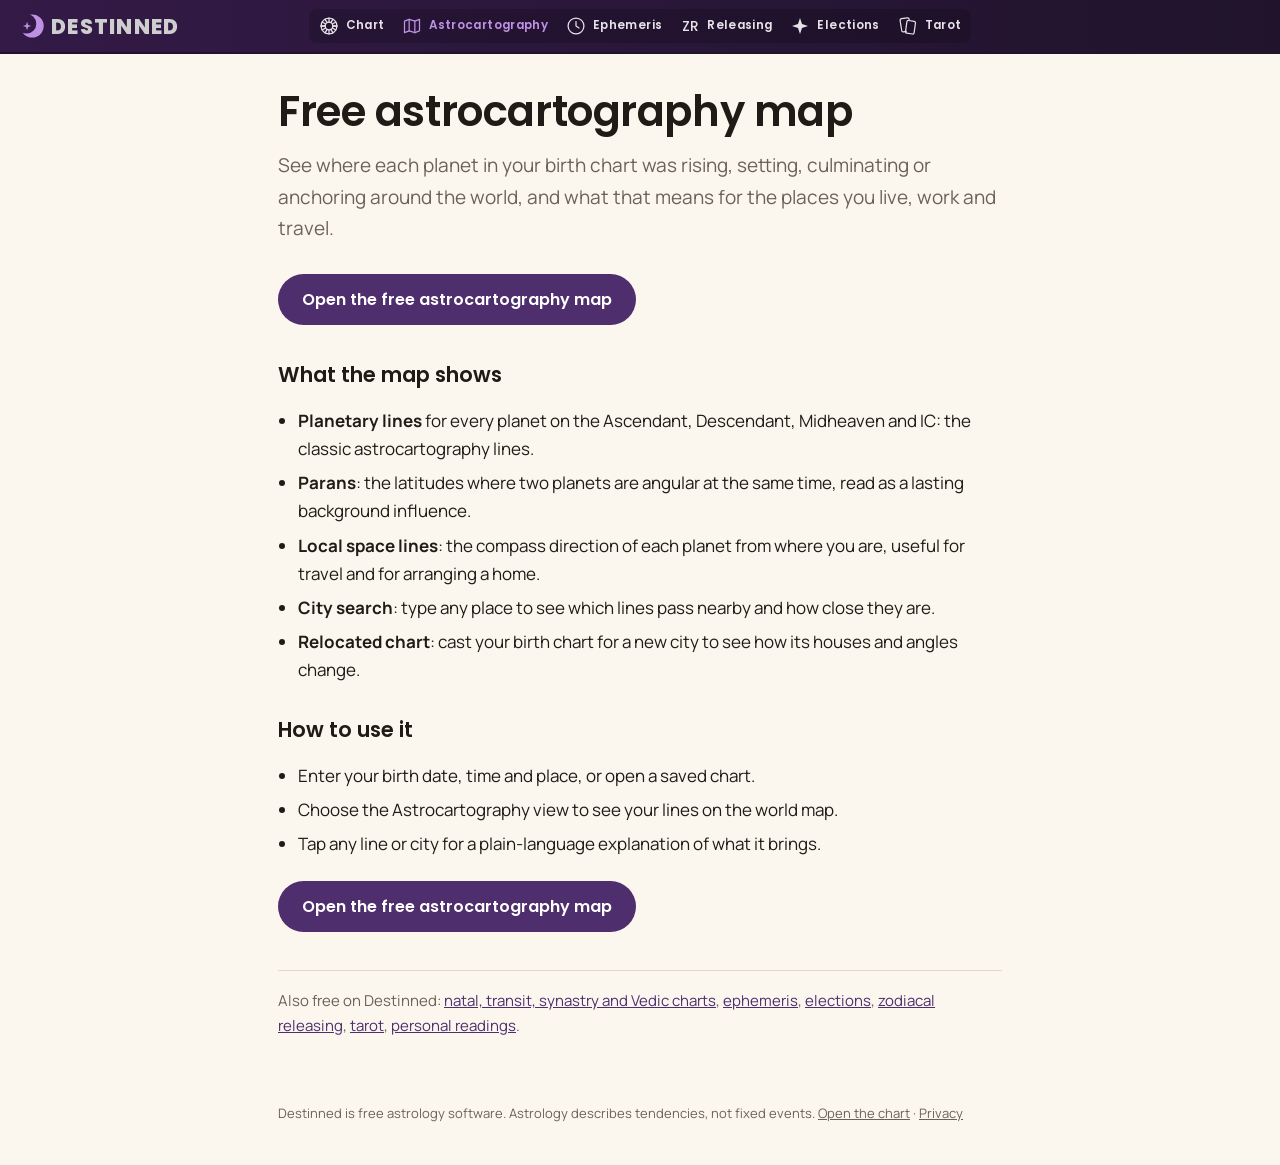
==== astrocartography/index.html @ d0760f9d "new" ====
<!doctype html><html lang="en"><head><meta charset="utf-8"><meta name="viewport" content="width=device-width,initial-scale=1">
<title>Free Astrocartography Map · Destinned</title><meta name="description" content="Free astrocartography map: see where your planetary lines, parans and local space lines fall around the world, and search any city."><meta name="robots" content="index,follow,max-image-preview:large"><link rel="canonical" href="https://destinned.com/astrocartography/">
<meta name="theme-color" content="#331a47"><link rel="icon" type="image/png" sizes="192x192" href="/icons/favicon-192.png"><link rel="apple-touch-icon" href="/icons/apple-touch-icon.png">
<meta property="og:type" content="website"><meta property="og:site_name" content="Destinned"><meta property="og:title" content="Free Astrocartography Map · Destinned"><meta property="og:description" content="Free astrocartography map: see where your planetary lines, parans and local space lines fall around the world, and search any city."><meta property="og:url" content="https://destinned.com/astrocartography/">
<meta property="og:image" content="https://destinned.com/og-image.png"><meta property="og:image:width" content="1200"><meta property="og:image:height" content="630"><meta name="twitter:card" content="summary_large_image">
<link rel="preload" href="/fonts/poppins-600.woff" as="font" type="font/woff" crossorigin><style>@import url(/fonts/fonts.css);
:root{--bg:#242525;--fg:#e6e3e8;--muted:#a5a7a8;--lav:#bf91e4;--card:#191a1a;--line:#333536}
@media (prefers-color-scheme:light){:root{--bg:#fbf7ee;--fg:#1f1b16;--muted:#6b6257;--lav:#4f2e6e;--card:#f3ede2;--line:#e2d9c8}}
*{box-sizing:border-box}html{background:var(--bg)}body{margin:0;background:var(--bg);color:var(--fg);font:400 17px/1.65 Manrope,system-ui,-apple-system,"Segoe UI",sans-serif}
header{background:linear-gradient(90deg,#331a47,#20132b);color:#e6e3e8}.bar{max-width:880px;margin:0 auto;padding:12px 18px;display:flex;align-items:center;gap:18px;flex-wrap:wrap}
.brand{display:flex;align-items:center;gap:8px;color:#e6e3e8;text-decoration:none;font:800 19px Poppins,system-ui,sans-serif;letter-spacing:.06em;text-transform:uppercase}.brand .moon{width:28px;height:26px;color:#bf91e4}
nav{display:flex;gap:4px 14px;flex-wrap:wrap;font:600 14px Poppins,system-ui,sans-serif}nav a{color:#d9cce6;text-decoration:none}nav a:hover,nav a[aria-current]{color:#bf91e4}
.top{display:grid;grid-template-columns:1fr auto 1fr;align-items:center;gap:12px;height:44px;padding:4px 16px;background:linear-gradient(90deg,#331a47,#20132b);border-bottom:2px solid #20132b;box-sizing:content-box}
.top .brand{display:flex;align-items:center;gap:5.2px;justify-self:start;color:#cdcecd;text-decoration:none;font:800 20.8px Poppins,system-ui,sans-serif;letter-spacing:1.248px;text-transform:uppercase;height:28px}
.top .brand svg{width:30px;height:28px;color:#bf91e4}
.top .seg{display:flex;gap:2px;padding:2px;background:rgba(0,0,0,.18);border-radius:8px}
.top .vbtn{display:flex;align-items:center;gap:7px;padding:5px 8px;border-radius:6px;color:#e6e3e8;text-decoration:none;font:600 11.84px/17.76px Poppins,system-ui,sans-serif;letter-spacing:.3552px}
.top .vbtn:hover,.top .vbtn[aria-current]{color:#bf91e4}
.top .vico{width:20px;height:20px;fill:none;stroke:currentColor;stroke-width:1.5;stroke-linecap:round;stroke-linejoin:round}
.top .vico .elstar{fill:currentColor;stroke:none}
.top .vzr{font:400 14px/20px Poppins,system-ui,sans-serif;width:20px;text-align:center;letter-spacing:-.02em}
@media (max-width:900px){.top .vlbl{display:none}.top .vbtn{padding:5px 7px}}
@media (max-width:520px){.top{grid-template-columns:auto 1fr;padding:4px 10px}.top .bw{display:none}.top .tsp{display:none}.top .seg{justify-self:end}}
main{max-width:760px;margin:0 auto;padding:34px 18px 40px}h1{font:600 clamp(30px,5vw,42px)/1.15 Poppins,system-ui,sans-serif;margin:0 0 14px;letter-spacing:-.01em}
h2{font:600 21px Poppins,system-ui,sans-serif;margin:30px 0 8px}.lede{font-size:19px;color:var(--muted);margin:0 0 24px}
ul{padding-left:20px}li{margin:6px 0}b{font-weight:700}
.cta{display:inline-block;margin:6px 0 4px;padding:13px 24px;border-radius:999px;background:var(--lav);color:#1f1b16;font:600 16px Poppins,system-ui,sans-serif;text-decoration:none}
@media (prefers-color-scheme:light){.cta{color:#fff}}.cta:hover{filter:brightness(.92)}
.offers{display:grid;gap:12px;margin:8px 0 18px}.offer{background:var(--card);border-radius:14px;padding:16px 18px}.offer h3{margin:0 0 4px;font:600 17px Poppins,system-ui,sans-serif;display:flex;justify-content:space-between;gap:10px}.offer p{margin:0;color:var(--muted)}
.more{margin-top:34px;padding-top:18px;border-top:1px solid var(--line);font-size:15px;color:var(--muted)}.more a{color:var(--lav)}
footer{max-width:760px;margin:0 auto;padding:10px 18px 40px;font-size:13px;color:var(--muted)}footer a{color:inherit}</style><script type="application/ld+json">{"@context": "https://schema.org", "@graph": [{"@type": "WebPage", "@id": "https://destinned.com/astrocartography/#page", "url": "https://destinned.com/astrocartography/", "name": "Free Astrocartography Map · Destinned", "description": "Free astrocartography map: see where your planetary lines, parans and local space lines fall around the world, and search any city.", "isPartOf": {"@id": "https://destinned.com/#website"}, "inLanguage": "en"}, {"@type": "BreadcrumbList", "itemListElement": [{"@type": "ListItem", "position": 1, "name": "Destinned", "item": "https://destinned.com/"}, {"@type": "ListItem", "position": 2, "name": "Astrocartography", "item": "https://destinned.com/astrocartography/"}]}, {"@type": "WebApplication", "name": "Free astrocartography map", "url": "https://destinned.com/astrocartography/", "applicationCategory": "LifestyleApplication", "operatingSystem": "Any (web browser)", "isAccessibleForFree": true, "offers": {"@type": "Offer", "price": "0", "priceCurrency": "USD"}}]}</script></head><body><header class="top"><a class="brand" href="/" aria-label="Destinned home"><svg viewBox="0 0 26 24" aria-hidden="true" ><defs><mask id="moonmask"><rect width="26" height="24" fill="#fff"/><circle cx="9" cy="10" r="8.6" fill="#000"/></mask></defs><circle cx="14" cy="12" r="10" fill="currentColor" mask="url(#moonmask)"/><path d="M9.6 8.4 L10.5 11.1 L13.2 12 L10.5 12.9 L9.6 15.6 L8.7 12.9 L6 12 L8.7 11.1 Z" fill="currentColor"/></svg><span class="bw">Destinned</span></a><nav class="seg" aria-label="Destinned tools"><a class="vbtn" href="/" title="Chart"><svg class="vico" viewBox="0 0 24 24" aria-hidden="true"><circle cx="12" cy="12" r="9.5"/><circle cx="12" cy="12" r="4.6"/><path d="M16.60 12.00L21.50 12.00"/><path d="M15.98 9.70L20.23 7.25"/><path d="M14.30 8.02L16.75 3.77"/><path d="M12.00 7.40L12.00 2.50"/><path d="M9.70 8.02L7.25 3.77"/><path d="M8.02 9.70L3.77 7.25"/><path d="M7.40 12.00L2.50 12.00"/><path d="M8.02 14.30L3.77 16.75"/><path d="M9.70 15.98L7.25 20.23"/><path d="M12.00 16.60L12.00 21.50"/><path d="M14.30 15.98L16.75 20.23"/><path d="M15.98 14.30L20.23 16.75"/><path d="M2.5 12H7.4M16.6 12H21.5" stroke-width="2"/></svg><span class="vlbl">Chart</span></a><a class="vbtn" href="/?view=astrocartography" aria-current="page" title="Astrocartography"><svg class="vico" viewBox="0 0 24 24" aria-hidden="true"><path d="M3 6.2l5.6-2.2 6.8 2.2 5.6-2.2v13.8l-5.6 2.2-6.8-2.2L3 20z"/><path d="M8.6 4v13.8M15.4 6.2V20"/></svg><span class="vlbl">Astrocartography</span></a><a class="vbtn" href="/?view=ephemeris" title="Ephemeris"><svg class="vico" viewBox="0 0 24 24" aria-hidden="true"><circle cx="12" cy="12" r="9.5"/><path d="M12 6.6V12l3.6 2.4"/></svg><span class="vlbl">Ephemeris</span></a><a class="vbtn" href="/?view=zodiacal-releasing" title="Releasing"><span class="vzr" aria-hidden="true">ZR</span><span class="vlbl">Releasing</span></a><a class="vbtn" href="/?view=elections" title="Elections"><svg class="vico" viewBox="0 0 24 24" aria-hidden="true"><path class="elstar" d="M12.00 2.40 L14.40 9.60 L21.60 12.00 L14.40 14.40 L12.00 21.60 L9.60 14.40 L2.40 12.00 L9.60 9.60 Z"/></svg><span class="vlbl">Elections</span></a><a class="vbtn" href="/?view=tarot" title="Tarot"><svg class="vico" viewBox="0 0 24 24" aria-hidden="true"><defs><mask id="tcm"><rect width="24" height="24" fill="#fff"/><rect x="9.2" y="5.2" width="11.6" height="16.6" rx="2.2" fill="#000" transform="rotate(8 15 13.5)"/></mask></defs><rect x="3.4" y="2.6" width="11" height="16" rx="2" transform="rotate(-9 8.9 10.6)" mask="url(#tcm)"/><rect x="9.8" y="5.8" width="10.4" height="15.4" rx="1.8" transform="rotate(8 15 13.5)"/></svg><span class="vlbl">Tarot</span></a></nav><span class="tsp"></span></header><main><h1>Free astrocartography map</h1><p class="lede">See where each planet in your birth chart was rising, setting, culminating or anchoring around the world, and what that means for the places you live, work and travel.</p><p><a class="cta" href="/?view=astrocartography">Open the free astrocartography map</a></p><h2>What the map shows</h2><ul><li><b>Planetary lines</b> for every planet on the Ascendant, Descendant, Midheaven and IC: the classic astrocartography lines.</li><li><b>Parans</b>: the latitudes where two planets are angular at the same time, read as a lasting background influence.</li><li><b>Local space lines</b>: the compass direction of each planet from where you are, useful for travel and for arranging a home.</li><li><b>City search</b>: type any place to see which lines pass nearby and how close they are.</li><li><b>Relocated chart</b>: cast your birth chart for a new city to see how its houses and angles change.</li></ul><h2>How to use it</h2><ul><li>Enter your birth date, time and place, or open a saved chart.</li><li>Choose the Astrocartography view to see your lines on the world map.</li><li>Tap any line or city for a plain-language explanation of what it brings.</li></ul><p><a class="cta" href="/?view=astrocartography">Open the free astrocartography map</a></p><p class="more">Also free on Destinned: <a href="/">natal, transit, synastry and Vedic charts</a>, <a href="/ephemeris/">ephemeris</a>, <a href="/elections/">elections</a>, <a href="/zodiacal-releasing/">zodiacal releasing</a>, <a href="/tarot/">tarot</a>, <a href="/readings/">personal readings</a>.</p></main><footer>Destinned is free astrology software. Astrology describes tendencies, not fixed events. <a href="/">Open the chart</a> · <a href="/privacy/">Privacy</a></footer></body></html>
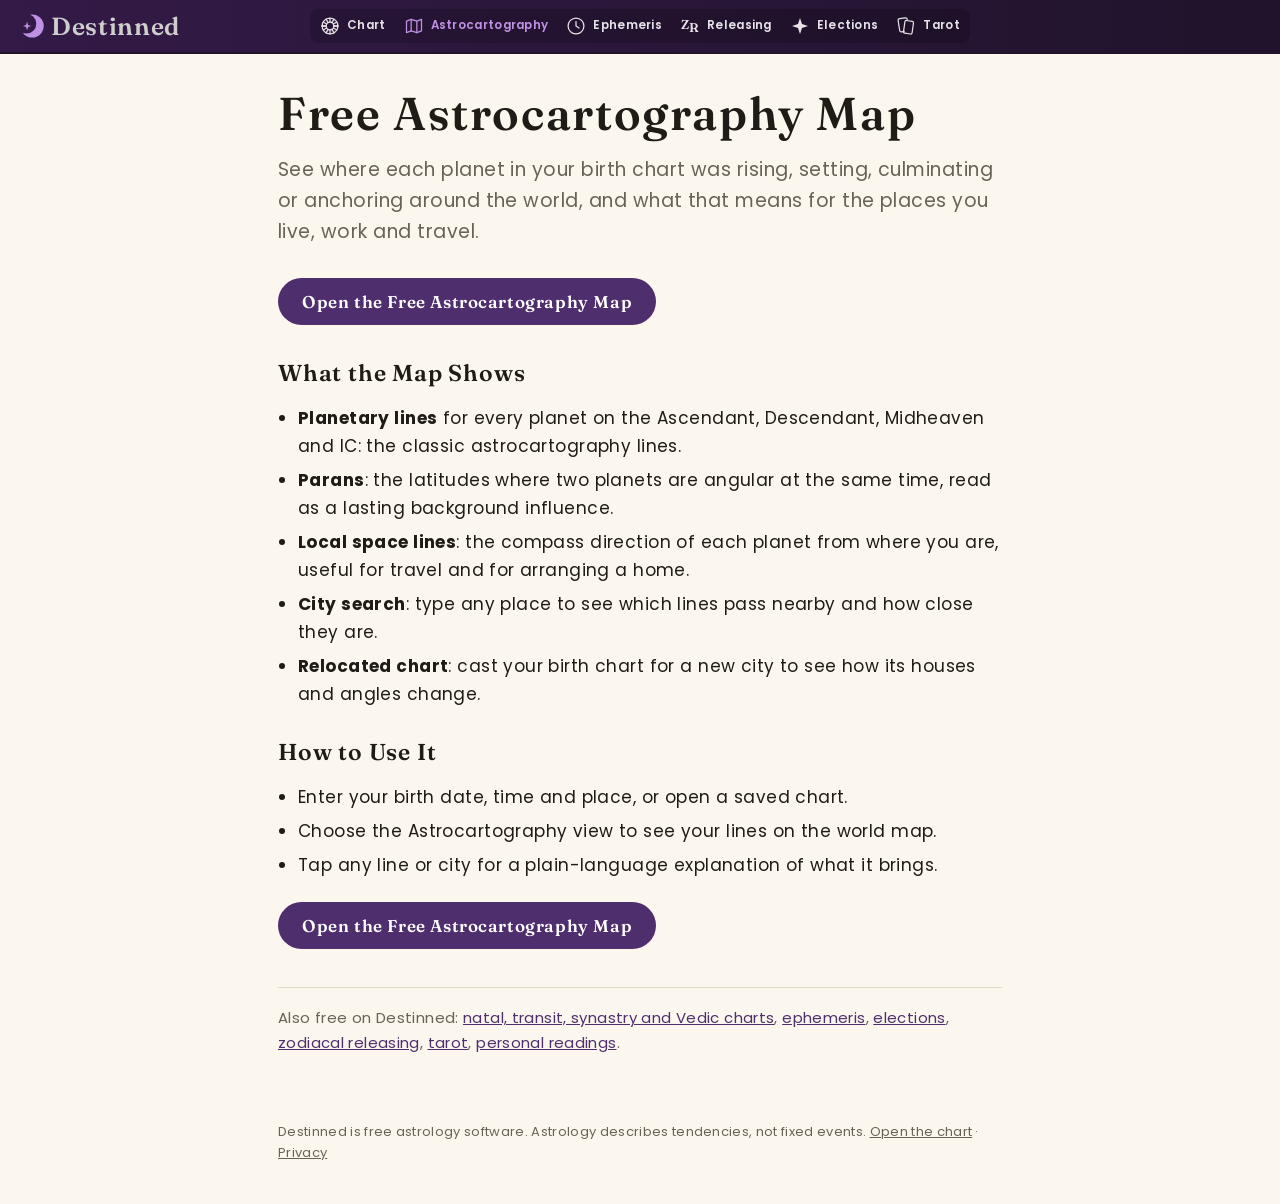
==== commit 671d9906: "new" ====
--- a/astrocartography/index.html
+++ b/astrocartography/index.html
@@ -4,28 +4,29 @@
 <meta property="og:type" content="website"><meta property="og:site_name" content="Destinned"><meta property="og:title" content="Free Astrocartography Map · Destinned"><meta property="og:description" content="Free astrocartography map: see where your planetary lines, parans and local space lines fall around the world, and search any city."><meta property="og:url" content="https://destinned.com/astrocartography/">
 <meta property="og:image" content="https://destinned.com/og-image.png"><meta property="og:image:width" content="1200"><meta property="og:image:height" content="630"><meta name="twitter:card" content="summary_large_image">
 <link rel="preload" href="/fonts/poppins-600.woff" as="font" type="font/woff" crossorigin><style>@import url(/fonts/fonts.css);
-:root{--bg:#242525;--fg:#e6e3e8;--muted:#a5a7a8;--lav:#bf91e4;--card:#191a1a;--line:#333536}
+:root{--bg:#1d1d1e;--fg:#e6e3e8;--muted:#a5a7a8;--lav:#bf91e4;--card:#191a1a;--line:#333536}
 @media (prefers-color-scheme:light){:root{--bg:#fbf7ee;--fg:#1f1b16;--muted:#6b6257;--lav:#4f2e6e;--card:#f3ede2;--line:#e2d9c8}}
-*{box-sizing:border-box}html{background:var(--bg)}body{margin:0;background:var(--bg);color:var(--fg);font:400 17px/1.65 Manrope,system-ui,-apple-system,"Segoe UI",sans-serif}
+*{box-sizing:border-box}html{background:var(--bg)}body{margin:0;background:var(--bg);color:var(--fg);font:400 17px/1.65 Poppins,system-ui,-apple-system,"Segoe UI",sans-serif}
 header{background:linear-gradient(90deg,#331a47,#20132b);color:#e6e3e8}.bar{max-width:880px;margin:0 auto;padding:12px 18px;display:flex;align-items:center;gap:18px;flex-wrap:wrap}
 .brand{display:flex;align-items:center;gap:8px;color:#e6e3e8;text-decoration:none;font:800 19px Poppins,system-ui,sans-serif;letter-spacing:.06em;text-transform:uppercase}.brand .moon{width:28px;height:26px;color:#bf91e4}
 nav{display:flex;gap:4px 14px;flex-wrap:wrap;font:600 14px Poppins,system-ui,sans-serif}nav a{color:#d9cce6;text-decoration:none}nav a:hover,nav a[aria-current]{color:#bf91e4}
 .top{display:grid;grid-template-columns:1fr auto 1fr;align-items:center;gap:12px;height:44px;padding:4px 16px;background:linear-gradient(90deg,#331a47,#20132b);border-bottom:2px solid #20132b;box-sizing:content-box}
-.top .brand{display:flex;align-items:center;gap:5.2px;justify-self:start;color:#cdcecd;text-decoration:none;font:800 20.8px Poppins,system-ui,sans-serif;letter-spacing:1.248px;text-transform:uppercase;height:28px}
+.top .brand{display:flex;align-items:center;gap:5.2px;justify-self:start;color:#cdcecd;text-decoration:none;font:600 24.8px/1 Fraunces,Georgia,serif;letter-spacing:.04em;text-transform:none;height:28px}
 .top .brand svg{width:30px;height:28px;color:#bf91e4}
 .top .seg{display:flex;gap:2px;padding:2px;background:rgba(0,0,0,.18);border-radius:8px}
 .top .vbtn{display:flex;align-items:center;gap:7px;padding:5px 8px;border-radius:6px;color:#e6e3e8;text-decoration:none;font:600 11.84px/17.76px Poppins,system-ui,sans-serif;letter-spacing:.3552px}
 .top .vbtn:hover,.top .vbtn[aria-current]{color:#bf91e4}
 .top .vico{width:20px;height:20px;fill:none;stroke:currentColor;stroke-width:1.5;stroke-linecap:round;stroke-linejoin:round}
 .top .vico .elstar{fill:currentColor;stroke:none}
-.top .vzr{font:400 14px/20px Poppins,system-ui,sans-serif;width:20px;text-align:center;letter-spacing:-.02em}
+.top .vzr{width:20px;height:20px;display:block;overflow:visible}.top .vzr text{font:600 15.5px Fraunces,Georgia,serif;fill:currentColor}
 @media (max-width:900px){.top .vlbl{display:none}.top .vbtn{padding:5px 7px}}
 @media (max-width:520px){.top{grid-template-columns:auto 1fr;padding:4px 10px}.top .bw{display:none}.top .tsp{display:none}.top .seg{justify-self:end}}
-main{max-width:760px;margin:0 auto;padding:34px 18px 40px}h1{font:600 clamp(30px,5vw,42px)/1.15 Poppins,system-ui,sans-serif;margin:0 0 14px;letter-spacing:-.01em}
-h2{font:600 21px Poppins,system-ui,sans-serif;margin:30px 0 8px}.lede{font-size:19px;color:var(--muted);margin:0 0 24px}
+main{max-width:760px;margin:0 auto;padding:34px 18px 40px}h1{font:600 clamp(32px,5.4vw,46px)/1.12 Fraunces,Georgia,serif;margin:0 0 14px;letter-spacing:.02em}
+h2{font:600 23px Fraunces,Georgia,serif;margin:30px 0 8px;letter-spacing:.035em}.lede{font-size:19px;color:var(--muted);margin:0 0 24px}
 ul{padding-left:20px}li{margin:6px 0}b{font-weight:700}
-.cta{display:inline-block;margin:6px 0 4px;padding:13px 24px;border-radius:999px;background:var(--lav);color:#1f1b16;font:600 16px Poppins,system-ui,sans-serif;text-decoration:none}
+.cta{display:inline-block;margin:6px 0 4px;padding:13px 24px;border-radius:999px;background:var(--lav);color:#1f1b16;font:600 17px Fraunces,Georgia,serif;letter-spacing:.035em;text-decoration:none}
 @media (prefers-color-scheme:light){.cta{color:#fff}}.cta:hover{filter:brightness(.92)}
-.offers{display:grid;gap:12px;margin:8px 0 18px}.offer{background:var(--card);border-radius:14px;padding:16px 18px}.offer h3{margin:0 0 4px;font:600 17px Poppins,system-ui,sans-serif;display:flex;justify-content:space-between;gap:10px}.offer p{margin:0;color:var(--muted)}
+.offers{display:grid;gap:12px;margin:8px 0 18px}.offer{background:var(--card);border-radius:14px;padding:16px 18px}.offer h3{margin:0 0 4px;font:600 19px Fraunces,Georgia,serif;letter-spacing:.035em;display:flex;justify-content:space-between;gap:10px}.offer p{margin:0;color:var(--muted)}
 .more{margin-top:34px;padding-top:18px;border-top:1px solid var(--line);font-size:15px;color:var(--muted)}.more a{color:var(--lav)}
-footer{max-width:760px;margin:0 auto;padding:10px 18px 40px;font-size:13px;color:var(--muted)}footer a{color:inherit}</style><script type="application/ld+json">{"@context": "https://schema.org", "@graph": [{"@type": "WebPage", "@id": "https://destinned.com/astrocartography/#page", "url": "https://destinned.com/astrocartography/", "name": "Free Astrocartography Map · Destinned", "description": "Free astrocartography map: see where your planetary lines, parans and local space lines fall around the world, and search any city.", "isPartOf": {"@id": "https://destinned.com/#website"}, "inLanguage": "en"}, {"@type": "BreadcrumbList", "itemListElement": [{"@type": "ListItem", "position": 1, "name": "Destinned", "item": "https://destinned.com/"}, {"@type": "ListItem", "position": 2, "name": "Astrocartography", "item": "https://destinned.com/astrocartography/"}]}, {"@type": "WebApplication", "name": "Free astrocartography map", "url": "https://destinned.com/astrocartography/", "applicationCategory": "LifestyleApplication", "operatingSystem": "Any (web browser)", "isAccessibleForFree": true, "offers": {"@type": "Offer", "price": "0", "priceCurrency": "USD"}}]}</script></head><body><header class="top"><a class="brand" href="/" aria-label="Destinned home"><svg viewBox="0 0 26 24" aria-hidden="true" ><defs><mask id="moonmask"><rect width="26" height="24" fill="#fff"/><circle cx="9" cy="10" r="8.6" fill="#000"/></mask></defs><circle cx="14" cy="12" r="10" fill="currentColor" mask="url(#moonmask)"/><path d="M9.6 8.4 L10.5 11.1 L13.2 12 L10.5 12.9 L9.6 15.6 L8.7 12.9 L6 12 L8.7 11.1 Z" fill="currentColor"/></svg><span class="bw">Destinned</span></a><nav class="seg" aria-label="Destinned tools"><a class="vbtn" href="/" title="Chart"><svg class="vico" viewBox="0 0 24 24" aria-hidden="true"><circle cx="12" cy="12" r="9.5"/><circle cx="12" cy="12" r="4.6"/><path d="M16.60 12.00L21.50 12.00"/><path d="M15.98 9.70L20.23 7.25"/><path d="M14.30 8.02L16.75 3.77"/><path d="M12.00 7.40L12.00 2.50"/><path d="M9.70 8.02L7.25 3.77"/><path d="M8.02 9.70L3.77 7.25"/><path d="M7.40 12.00L2.50 12.00"/><path d="M8.02 14.30L3.77 16.75"/><path d="M9.70 15.98L7.25 20.23"/><path d="M12.00 16.60L12.00 21.50"/><path d="M14.30 15.98L16.75 20.23"/><path d="M15.98 14.30L20.23 16.75"/><path d="M2.5 12H7.4M16.6 12H21.5" stroke-width="2"/></svg><span class="vlbl">Chart</span></a><a class="vbtn" href="/?view=astrocartography" aria-current="page" title="Astrocartography"><svg class="vico" viewBox="0 0 24 24" aria-hidden="true"><path d="M3 6.2l5.6-2.2 6.8 2.2 5.6-2.2v13.8l-5.6 2.2-6.8-2.2L3 20z"/><path d="M8.6 4v13.8M15.4 6.2V20"/></svg><span class="vlbl">Astrocartography</span></a><a class="vbtn" href="/?view=ephemeris" title="Ephemeris"><svg class="vico" viewBox="0 0 24 24" aria-hidden="true"><circle cx="12" cy="12" r="9.5"/><path d="M12 6.6V12l3.6 2.4"/></svg><span class="vlbl">Ephemeris</span></a><a class="vbtn" href="/?view=zodiacal-releasing" title="Releasing"><span class="vzr" aria-hidden="true">ZR</span><span class="vlbl">Releasing</span></a><a class="vbtn" href="/?view=elections" title="Elections"><svg class="vico" viewBox="0 0 24 24" aria-hidden="true"><path class="elstar" d="M12.00 2.40 L14.40 9.60 L21.60 12.00 L14.40 14.40 L12.00 21.60 L9.60 14.40 L2.40 12.00 L9.60 9.60 Z"/></svg><span class="vlbl">Elections</span></a><a class="vbtn" href="/?view=tarot" title="Tarot"><svg class="vico" viewBox="0 0 24 24" aria-hidden="true"><defs><mask id="tcm"><rect width="24" height="24" fill="#fff"/><rect x="9.2" y="5.2" width="11.6" height="16.6" rx="2.2" fill="#000" transform="rotate(8 15 13.5)"/></mask></defs><rect x="3.4" y="2.6" width="11" height="16" rx="2" transform="rotate(-9 8.9 10.6)" mask="url(#tcm)"/><rect x="9.8" y="5.8" width="10.4" height="15.4" rx="1.8" transform="rotate(8 15 13.5)"/></svg><span class="vlbl">Tarot</span></a></nav><span class="tsp"></span></header><main><h1>Free astrocartography map</h1><p class="lede">See where each planet in your birth chart was rising, setting, culminating or anchoring around the world, and what that means for the places you live, work and travel.</p><p><a class="cta" href="/?view=astrocartography">Open the free astrocartography map</a></p><h2>What the map shows</h2><ul><li><b>Planetary lines</b> for every planet on the Ascendant, Descendant, Midheaven and IC: the classic astrocartography lines.</li><li><b>Parans</b>: the latitudes where two planets are angular at the same time, read as a lasting background influence.</li><li><b>Local space lines</b>: the compass direction of each planet from where you are, useful for travel and for arranging a home.</li><li><b>City search</b>: type any place to see which lines pass nearby and how close they are.</li><li><b>Relocated chart</b>: cast your birth chart for a new city to see how its houses and angles change.</li></ul><h2>How to use it</h2><ul><li>Enter your birth date, time and place, or open a saved chart.</li><li>Choose the Astrocartography view to see your lines on the world map.</li><li>Tap any line or city for a plain-language explanation of what it brings.</li></ul><p><a class="cta" href="/?view=astrocartography">Open the free astrocartography map</a></p><p class="more">Also free on Destinned: <a href="/">natal, transit, synastry and Vedic charts</a>, <a href="/ephemeris/">ephemeris</a>, <a href="/elections/">elections</a>, <a href="/zodiacal-releasing/">zodiacal releasing</a>, <a href="/tarot/">tarot</a>, <a href="/readings/">personal readings</a>.</p></main><footer>Destinned is free astrology software. Astrology describes tendencies, not fixed events. <a href="/">Open the chart</a> · <a href="/privacy/">Privacy</a></footer></body></html>+footer{max-width:760px;margin:0 auto;padding:10px 18px 40px;font-size:13px;color:var(--muted)}footer a{color:inherit}
+body,body *{letter-spacing:.025em}h1,h2,.offer h3,.cta,.top .brand{letter-spacing:.035em}</style><script type="application/ld+json">{"@context": "https://schema.org", "@graph": [{"@type": "WebPage", "@id": "https://destinned.com/astrocartography/#page", "url": "https://destinned.com/astrocartography/", "name": "Free Astrocartography Map · Destinned", "description": "Free astrocartography map: see where your planetary lines, parans and local space lines fall around the world, and search any city.", "isPartOf": {"@id": "https://destinned.com/#website"}, "inLanguage": "en"}, {"@type": "BreadcrumbList", "itemListElement": [{"@type": "ListItem", "position": 1, "name": "Destinned", "item": "https://destinned.com/"}, {"@type": "ListItem", "position": 2, "name": "Astrocartography", "item": "https://destinned.com/astrocartography/"}]}, {"@type": "WebApplication", "name": "Free astrocartography map", "url": "https://destinned.com/astrocartography/", "applicationCategory": "LifestyleApplication", "operatingSystem": "Any (web browser)", "isAccessibleForFree": true, "offers": {"@type": "Offer", "price": "0", "priceCurrency": "USD"}}]}</script></head><body><header class="top"><a class="brand" href="/" aria-label="Destinned home"><svg viewBox="0 0 26 24" aria-hidden="true" ><defs><mask id="moonmask"><rect width="26" height="24" fill="#fff"/><circle cx="9" cy="10" r="8.6" fill="#000"/></mask></defs><circle cx="14" cy="12" r="10" fill="currentColor" mask="url(#moonmask)"/><path d="M9.6 8.4 L10.5 11.1 L13.2 12 L10.5 12.9 L9.6 15.6 L8.7 12.9 L6 12 L8.7 11.1 Z" fill="currentColor"/></svg><span class="bw">Destinned</span></a><nav class="seg" aria-label="Destinned tools"><a class="vbtn" href="/" title="Chart"><svg class="vico" viewBox="0 0 24 24" aria-hidden="true"><circle cx="12" cy="12" r="9.5"/><circle cx="12" cy="12" r="4.6"/><path d="M16.60 12.00L21.50 12.00"/><path d="M15.98 9.70L20.23 7.25"/><path d="M14.30 8.02L16.75 3.77"/><path d="M12.00 7.40L12.00 2.50"/><path d="M9.70 8.02L7.25 3.77"/><path d="M8.02 9.70L3.77 7.25"/><path d="M7.40 12.00L2.50 12.00"/><path d="M8.02 14.30L3.77 16.75"/><path d="M9.70 15.98L7.25 20.23"/><path d="M12.00 16.60L12.00 21.50"/><path d="M14.30 15.98L16.75 20.23"/><path d="M15.98 14.30L20.23 16.75"/><path d="M2.5 12H7.4M16.6 12H21.5" stroke-width="2"/></svg><span class="vlbl">Chart</span></a><a class="vbtn" href="/?view=astrocartography" aria-current="page" title="Astrocartography"><svg class="vico" viewBox="0 0 24 24" aria-hidden="true"><path d="M3 6.2l5.6-2.2 6.8 2.2 5.6-2.2v13.8l-5.6 2.2-6.8-2.2L3 20z"/><path d="M8.6 4v13.8M15.4 6.2V20"/></svg><span class="vlbl">Astrocartography</span></a><a class="vbtn" href="/?view=ephemeris" title="Ephemeris"><svg class="vico" viewBox="0 0 24 24" aria-hidden="true"><circle cx="12" cy="12" r="9.5"/><path d="M12 6.6V12l3.6 2.4"/></svg><span class="vlbl">Ephemeris</span></a><a class="vbtn" href="/?view=zodiacal-releasing" title="Releasing"><svg class="vzr" viewBox="0 0 24 24" aria-hidden="true"><text><tspan x="1.4" y="15.6">Z</tspan><tspan x="11.4" y="19.2">R</tspan></text></svg><span class="vlbl">Releasing</span></a><a class="vbtn" href="/?view=elections" title="Elections"><svg class="vico" viewBox="0 0 24 24" aria-hidden="true"><path class="elstar" d="M12.00 2.40 L14.40 9.60 L21.60 12.00 L14.40 14.40 L12.00 21.60 L9.60 14.40 L2.40 12.00 L9.60 9.60 Z"/></svg><span class="vlbl">Elections</span></a><a class="vbtn" href="/?view=tarot" title="Tarot"><svg class="vico" viewBox="0 0 24 24" aria-hidden="true"><defs><mask id="tcm"><rect width="24" height="24" fill="#fff"/><rect x="9.2" y="5.2" width="11.6" height="16.6" rx="2.2" fill="#000" transform="rotate(8 15 13.5)"/></mask></defs><rect x="3.4" y="2.6" width="11" height="16" rx="2" transform="rotate(-9 8.9 10.6)" mask="url(#tcm)"/><rect x="9.8" y="5.8" width="10.4" height="15.4" rx="1.8" transform="rotate(8 15 13.5)"/></svg><span class="vlbl">Tarot</span></a></nav><span class="tsp"></span></header><main><h1>Free Astrocartography Map</h1><p class="lede">See where each planet in your birth chart was rising, setting, culminating or anchoring around the world, and what that means for the places you live, work and travel.</p><p><a class="cta" href="/?view=astrocartography">Open the Free Astrocartography Map</a></p><h2>What the Map Shows</h2><ul><li><b>Planetary lines</b> for every planet on the Ascendant, Descendant, Midheaven and IC: the classic astrocartography lines.</li><li><b>Parans</b>: the latitudes where two planets are angular at the same time, read as a lasting background influence.</li><li><b>Local space lines</b>: the compass direction of each planet from where you are, useful for travel and for arranging a home.</li><li><b>City search</b>: type any place to see which lines pass nearby and how close they are.</li><li><b>Relocated chart</b>: cast your birth chart for a new city to see how its houses and angles change.</li></ul><h2>How to Use It</h2><ul><li>Enter your birth date, time and place, or open a saved chart.</li><li>Choose the Astrocartography view to see your lines on the world map.</li><li>Tap any line or city for a plain-language explanation of what it brings.</li></ul><p><a class="cta" href="/?view=astrocartography">Open the Free Astrocartography Map</a></p><p class="more">Also free on Destinned: <a href="/">natal, transit, synastry and Vedic charts</a>, <a href="/ephemeris/">ephemeris</a>, <a href="/elections/">elections</a>, <a href="/zodiacal-releasing/">zodiacal releasing</a>, <a href="/tarot/">tarot</a>, <a href="/readings/">personal readings</a>.</p></main><footer>Destinned is free astrology software. Astrology describes tendencies, not fixed events. <a href="/">Open the chart</a> · <a href="/privacy/">Privacy</a></footer></body></html>
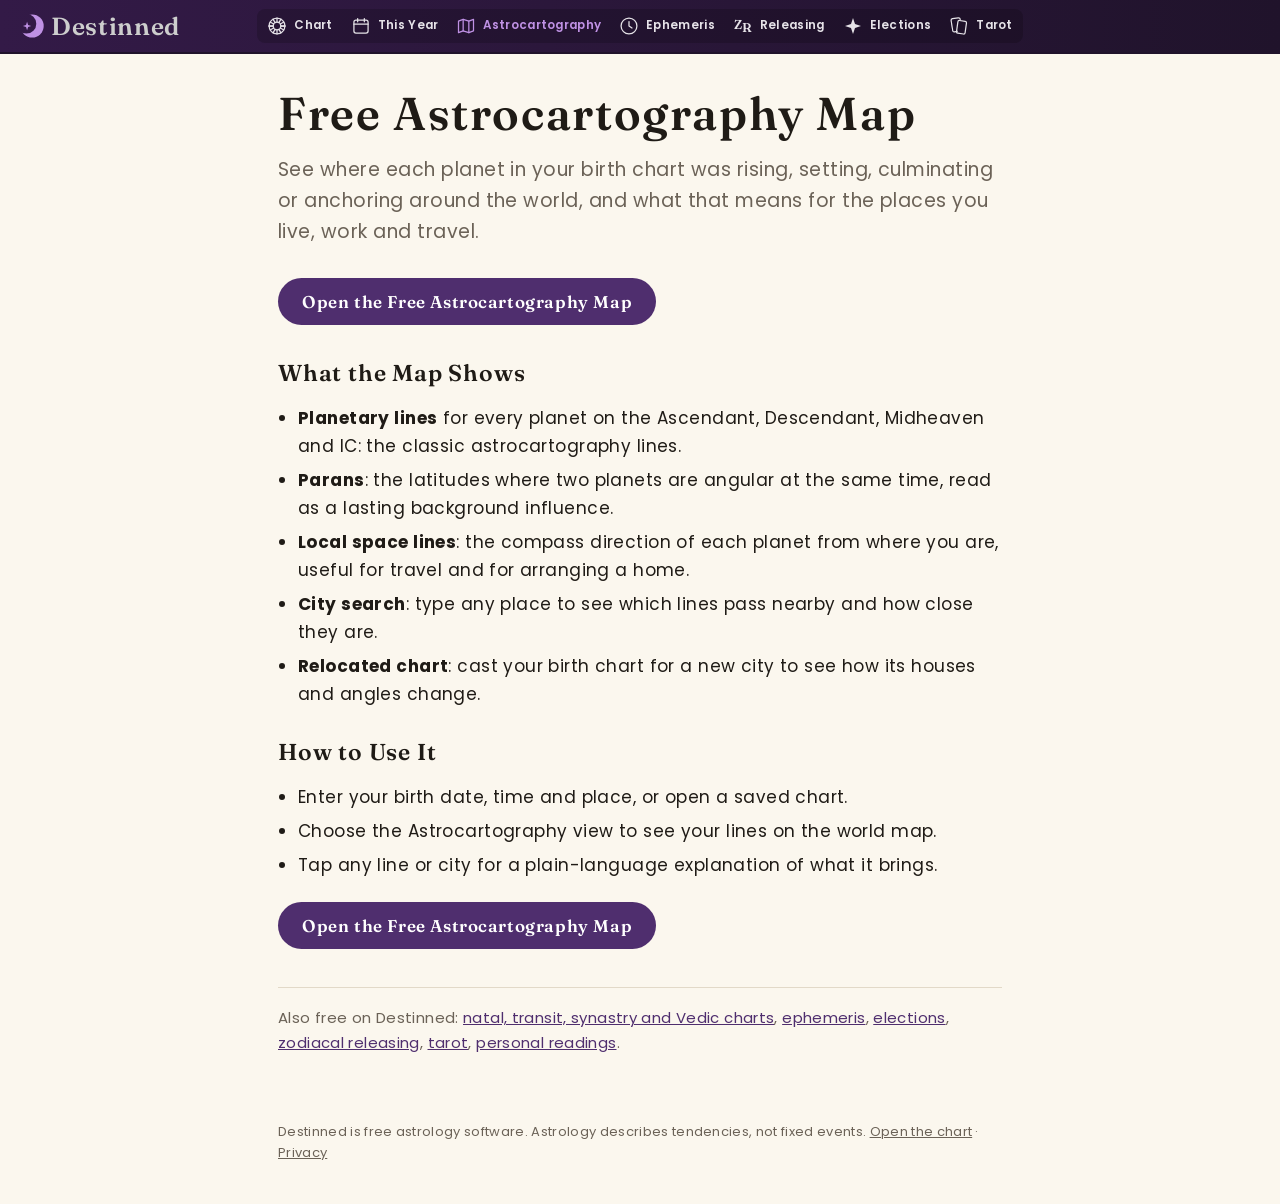
==== commit 760ae94d: "new new" ====
--- a/astrocartography/index.html
+++ b/astrocartography/index.html
@@ -6,7 +6,7 @@
 <link rel="preload" href="/fonts/poppins-600.woff" as="font" type="font/woff" crossorigin><style>@import url(/fonts/fonts.css);
 :root{--bg:#1d1d1e;--fg:#e6e3e8;--muted:#a5a7a8;--lav:#bf91e4;--card:#191a1a;--line:#333536}
 @media (prefers-color-scheme:light){:root{--bg:#fbf7ee;--fg:#1f1b16;--muted:#6b6257;--lav:#4f2e6e;--card:#f3ede2;--line:#e2d9c8}}
-*{box-sizing:border-box}html{background:var(--bg)}body{margin:0;background:var(--bg);color:var(--fg);font:400 17px/1.65 Poppins,system-ui,-apple-system,"Segoe UI",sans-serif}
+*{box-sizing:border-box}html body *{hyphens:manual!important;-webkit-hyphens:manual!important}html{background:var(--bg)}body{margin:0;background:var(--bg);color:var(--fg);font:400 17px/1.65 Poppins,system-ui,-apple-system,"Segoe UI",sans-serif}
 header{background:linear-gradient(90deg,#331a47,#20132b);color:#e6e3e8}.bar{max-width:880px;margin:0 auto;padding:12px 18px;display:flex;align-items:center;gap:18px;flex-wrap:wrap}
 .brand{display:flex;align-items:center;gap:8px;color:#e6e3e8;text-decoration:none;font:800 19px Poppins,system-ui,sans-serif;letter-spacing:.06em;text-transform:uppercase}.brand .moon{width:28px;height:26px;color:#bf91e4}
 nav{display:flex;gap:4px 14px;flex-wrap:wrap;font:600 14px Poppins,system-ui,sans-serif}nav a{color:#d9cce6;text-decoration:none}nav a:hover,nav a[aria-current]{color:#bf91e4}
@@ -29,4 +29,4 @@
 .offers{display:grid;gap:12px;margin:8px 0 18px}.offer{background:var(--card);border-radius:14px;padding:16px 18px}.offer h3{margin:0 0 4px;font:600 19px Fraunces,Georgia,serif;letter-spacing:.035em;display:flex;justify-content:space-between;gap:10px}.offer p{margin:0;color:var(--muted)}
 .more{margin-top:34px;padding-top:18px;border-top:1px solid var(--line);font-size:15px;color:var(--muted)}.more a{color:var(--lav)}
 footer{max-width:760px;margin:0 auto;padding:10px 18px 40px;font-size:13px;color:var(--muted)}footer a{color:inherit}
-body,body *{letter-spacing:.025em}h1,h2,.offer h3,.cta,.top .brand{letter-spacing:.035em}</style><script type="application/ld+json">{"@context": "https://schema.org", "@graph": [{"@type": "WebPage", "@id": "https://destinned.com/astrocartography/#page", "url": "https://destinned.com/astrocartography/", "name": "Free Astrocartography Map · Destinned", "description": "Free astrocartography map: see where your planetary lines, parans and local space lines fall around the world, and search any city.", "isPartOf": {"@id": "https://destinned.com/#website"}, "inLanguage": "en"}, {"@type": "BreadcrumbList", "itemListElement": [{"@type": "ListItem", "position": 1, "name": "Destinned", "item": "https://destinned.com/"}, {"@type": "ListItem", "position": 2, "name": "Astrocartography", "item": "https://destinned.com/astrocartography/"}]}, {"@type": "WebApplication", "name": "Free astrocartography map", "url": "https://destinned.com/astrocartography/", "applicationCategory": "LifestyleApplication", "operatingSystem": "Any (web browser)", "isAccessibleForFree": true, "offers": {"@type": "Offer", "price": "0", "priceCurrency": "USD"}}]}</script></head><body><header class="top"><a class="brand" href="/" aria-label="Destinned home"><svg viewBox="0 0 26 24" aria-hidden="true" ><defs><mask id="moonmask"><rect width="26" height="24" fill="#fff"/><circle cx="9" cy="10" r="8.6" fill="#000"/></mask></defs><circle cx="14" cy="12" r="10" fill="currentColor" mask="url(#moonmask)"/><path d="M9.6 8.4 L10.5 11.1 L13.2 12 L10.5 12.9 L9.6 15.6 L8.7 12.9 L6 12 L8.7 11.1 Z" fill="currentColor"/></svg><span class="bw">Destinned</span></a><nav class="seg" aria-label="Destinned tools"><a class="vbtn" href="/" title="Chart"><svg class="vico" viewBox="0 0 24 24" aria-hidden="true"><circle cx="12" cy="12" r="9.5"/><circle cx="12" cy="12" r="4.6"/><path d="M16.60 12.00L21.50 12.00"/><path d="M15.98 9.70L20.23 7.25"/><path d="M14.30 8.02L16.75 3.77"/><path d="M12.00 7.40L12.00 2.50"/><path d="M9.70 8.02L7.25 3.77"/><path d="M8.02 9.70L3.77 7.25"/><path d="M7.40 12.00L2.50 12.00"/><path d="M8.02 14.30L3.77 16.75"/><path d="M9.70 15.98L7.25 20.23"/><path d="M12.00 16.60L12.00 21.50"/><path d="M14.30 15.98L16.75 20.23"/><path d="M15.98 14.30L20.23 16.75"/><path d="M2.5 12H7.4M16.6 12H21.5" stroke-width="2"/></svg><span class="vlbl">Chart</span></a><a class="vbtn" href="/?view=astrocartography" aria-current="page" title="Astrocartography"><svg class="vico" viewBox="0 0 24 24" aria-hidden="true"><path d="M3 6.2l5.6-2.2 6.8 2.2 5.6-2.2v13.8l-5.6 2.2-6.8-2.2L3 20z"/><path d="M8.6 4v13.8M15.4 6.2V20"/></svg><span class="vlbl">Astrocartography</span></a><a class="vbtn" href="/?view=ephemeris" title="Ephemeris"><svg class="vico" viewBox="0 0 24 24" aria-hidden="true"><circle cx="12" cy="12" r="9.5"/><path d="M12 6.6V12l3.6 2.4"/></svg><span class="vlbl">Ephemeris</span></a><a class="vbtn" href="/?view=zodiacal-releasing" title="Releasing"><svg class="vzr" viewBox="0 0 24 24" aria-hidden="true"><text><tspan x="1.4" y="15.6">Z</tspan><tspan x="11.4" y="19.2">R</tspan></text></svg><span class="vlbl">Releasing</span></a><a class="vbtn" href="/?view=elections" title="Elections"><svg class="vico" viewBox="0 0 24 24" aria-hidden="true"><path class="elstar" d="M12.00 2.40 L14.40 9.60 L21.60 12.00 L14.40 14.40 L12.00 21.60 L9.60 14.40 L2.40 12.00 L9.60 9.60 Z"/></svg><span class="vlbl">Elections</span></a><a class="vbtn" href="/?view=tarot" title="Tarot"><svg class="vico" viewBox="0 0 24 24" aria-hidden="true"><defs><mask id="tcm"><rect width="24" height="24" fill="#fff"/><rect x="9.2" y="5.2" width="11.6" height="16.6" rx="2.2" fill="#000" transform="rotate(8 15 13.5)"/></mask></defs><rect x="3.4" y="2.6" width="11" height="16" rx="2" transform="rotate(-9 8.9 10.6)" mask="url(#tcm)"/><rect x="9.8" y="5.8" width="10.4" height="15.4" rx="1.8" transform="rotate(8 15 13.5)"/></svg><span class="vlbl">Tarot</span></a></nav><span class="tsp"></span></header><main><h1>Free Astrocartography Map</h1><p class="lede">See where each planet in your birth chart was rising, setting, culminating or anchoring around the world, and what that means for the places you live, work and travel.</p><p><a class="cta" href="/?view=astrocartography">Open the Free Astrocartography Map</a></p><h2>What the Map Shows</h2><ul><li><b>Planetary lines</b> for every planet on the Ascendant, Descendant, Midheaven and IC: the classic astrocartography lines.</li><li><b>Parans</b>: the latitudes where two planets are angular at the same time, read as a lasting background influence.</li><li><b>Local space lines</b>: the compass direction of each planet from where you are, useful for travel and for arranging a home.</li><li><b>City search</b>: type any place to see which lines pass nearby and how close they are.</li><li><b>Relocated chart</b>: cast your birth chart for a new city to see how its houses and angles change.</li></ul><h2>How to Use It</h2><ul><li>Enter your birth date, time and place, or open a saved chart.</li><li>Choose the Astrocartography view to see your lines on the world map.</li><li>Tap any line or city for a plain-language explanation of what it brings.</li></ul><p><a class="cta" href="/?view=astrocartography">Open the Free Astrocartography Map</a></p><p class="more">Also free on Destinned: <a href="/">natal, transit, synastry and Vedic charts</a>, <a href="/ephemeris/">ephemeris</a>, <a href="/elections/">elections</a>, <a href="/zodiacal-releasing/">zodiacal releasing</a>, <a href="/tarot/">tarot</a>, <a href="/readings/">personal readings</a>.</p></main><footer>Destinned is free astrology software. Astrology describes tendencies, not fixed events. <a href="/">Open the chart</a> · <a href="/privacy/">Privacy</a></footer></body></html>+body,body *{letter-spacing:.025em}h1,h2,.offer h3,.cta,.top .brand{letter-spacing:.035em}</style><script type="application/ld+json">{"@context": "https://schema.org", "@graph": [{"@type": "WebPage", "@id": "https://destinned.com/astrocartography/#page", "url": "https://destinned.com/astrocartography/", "name": "Free Astrocartography Map · Destinned", "description": "Free astrocartography map: see where your planetary lines, parans and local space lines fall around the world, and search any city.", "isPartOf": {"@id": "https://destinned.com/#website"}, "inLanguage": "en"}, {"@type": "BreadcrumbList", "itemListElement": [{"@type": "ListItem", "position": 1, "name": "Destinned", "item": "https://destinned.com/"}, {"@type": "ListItem", "position": 2, "name": "Astrocartography", "item": "https://destinned.com/astrocartography/"}]}, {"@type": "WebApplication", "name": "Free astrocartography map", "url": "https://destinned.com/astrocartography/", "applicationCategory": "LifestyleApplication", "operatingSystem": "Any (web browser)", "isAccessibleForFree": true, "offers": {"@type": "Offer", "price": "0", "priceCurrency": "USD"}}]}</script></head><body><header class="top"><a class="brand" href="/" aria-label="Destinned home"><svg viewBox="0 0 26 24" aria-hidden="true" ><defs><mask id="moonmask"><rect width="26" height="24" fill="#fff"/><circle cx="9" cy="10" r="8.6" fill="#000"/></mask></defs><circle cx="14" cy="12" r="10" fill="currentColor" mask="url(#moonmask)"/><path d="M9.6 8.4 L10.5 11.1 L13.2 12 L10.5 12.9 L9.6 15.6 L8.7 12.9 L6 12 L8.7 11.1 Z" fill="currentColor"/></svg><span class="bw">Destinned</span></a><nav class="seg" aria-label="Destinned tools"><a class="vbtn" href="/" title="Chart"><svg class="vico" viewBox="0 0 24 24" aria-hidden="true"><circle cx="12" cy="12" r="9.5"/><circle cx="12" cy="12" r="4.6"/><path d="M16.60 12.00L21.50 12.00"/><path d="M15.98 9.70L20.23 7.25"/><path d="M14.30 8.02L16.75 3.77"/><path d="M12.00 7.40L12.00 2.50"/><path d="M9.70 8.02L7.25 3.77"/><path d="M8.02 9.70L3.77 7.25"/><path d="M7.40 12.00L2.50 12.00"/><path d="M8.02 14.30L3.77 16.75"/><path d="M9.70 15.98L7.25 20.23"/><path d="M12.00 16.60L12.00 21.50"/><path d="M14.30 15.98L16.75 20.23"/><path d="M15.98 14.30L20.23 16.75"/><path d="M2.5 12H7.4M16.6 12H21.5" stroke-width="2"/></svg><span class="vlbl">Chart</span></a><a class="vbtn" href="/?view=this-year" title="This Year"><svg class="vico" viewBox="0 0 24 24" aria-hidden="true"><rect x="3.5" y="5" width="17" height="15.5" rx="2.5"/><path d="M3.5 9.8h17M8 3v4M16 3v4"/></svg><span class="vlbl">This Year</span></a><a class="vbtn" href="/?view=astrocartography" aria-current="page" title="Astrocartography"><svg class="vico" viewBox="0 0 24 24" aria-hidden="true"><path d="M3 6.2l5.6-2.2 6.8 2.2 5.6-2.2v13.8l-5.6 2.2-6.8-2.2L3 20z"/><path d="M8.6 4v13.8M15.4 6.2V20"/></svg><span class="vlbl">Astrocartography</span></a><a class="vbtn" href="/?view=ephemeris" title="Ephemeris"><svg class="vico" viewBox="0 0 24 24" aria-hidden="true"><circle cx="12" cy="12" r="9.5"/><path d="M12 6.6V12l3.6 2.4"/></svg><span class="vlbl">Ephemeris</span></a><a class="vbtn" href="/?view=zodiacal-releasing" title="Releasing"><svg class="vzr" viewBox="0 0 24 24" aria-hidden="true"><text><tspan x="1.4" y="15.6">Z</tspan><tspan x="11.4" y="19.2">R</tspan></text></svg><span class="vlbl">Releasing</span></a><a class="vbtn" href="/?view=elections" title="Elections"><svg class="vico" viewBox="0 0 24 24" aria-hidden="true"><path class="elstar" d="M12.00 2.40 L14.40 9.60 L21.60 12.00 L14.40 14.40 L12.00 21.60 L9.60 14.40 L2.40 12.00 L9.60 9.60 Z"/></svg><span class="vlbl">Elections</span></a><a class="vbtn" href="/?view=tarot" title="Tarot"><svg class="vico" viewBox="0 0 24 24" aria-hidden="true"><defs><mask id="tcm"><rect width="24" height="24" fill="#fff"/><rect x="9.2" y="5.2" width="11.6" height="16.6" rx="2.2" fill="#000" transform="rotate(8 15 13.5)"/></mask></defs><rect x="3.4" y="2.6" width="11" height="16" rx="2" transform="rotate(-9 8.9 10.6)" mask="url(#tcm)"/><rect x="9.8" y="5.8" width="10.4" height="15.4" rx="1.8" transform="rotate(8 15 13.5)"/></svg><span class="vlbl">Tarot</span></a></nav><span class="tsp"></span></header><main><h1>Free Astrocartography Map</h1><p class="lede">See where each planet in your birth chart was rising, setting, culminating or anchoring around the world, and what that means for the places you live, work and travel.</p><p><a class="cta" href="/?view=astrocartography">Open the Free Astrocartography Map</a></p><h2>What the Map Shows</h2><ul><li><b>Planetary lines</b> for every planet on the Ascendant, Descendant, Midheaven and IC: the classic astrocartography lines.</li><li><b>Parans</b>: the latitudes where two planets are angular at the same time, read as a lasting background influence.</li><li><b>Local space lines</b>: the compass direction of each planet from where you are, useful for travel and for arranging a home.</li><li><b>City search</b>: type any place to see which lines pass nearby and how close they are.</li><li><b>Relocated chart</b>: cast your birth chart for a new city to see how its houses and angles change.</li></ul><h2>How to Use It</h2><ul><li>Enter your birth date, time and place, or open a saved chart.</li><li>Choose the Astrocartography view to see your lines on the world map.</li><li>Tap any line or city for a plain-language explanation of what it brings.</li></ul><p><a class="cta" href="/?view=astrocartography">Open the Free Astrocartography Map</a></p><p class="more">Also free on Destinned: <a href="/">natal, transit, synastry and Vedic charts</a>, <a href="/ephemeris/">ephemeris</a>, <a href="/elections/">elections</a>, <a href="/zodiacal-releasing/">zodiacal releasing</a>, <a href="/tarot/">tarot</a>, <a href="/readings/">personal readings</a>.</p></main><footer>Destinned is free astrology software. Astrology describes tendencies, not fixed events. <a href="/">Open the chart</a> · <a href="/privacy/">Privacy</a></footer></body></html>
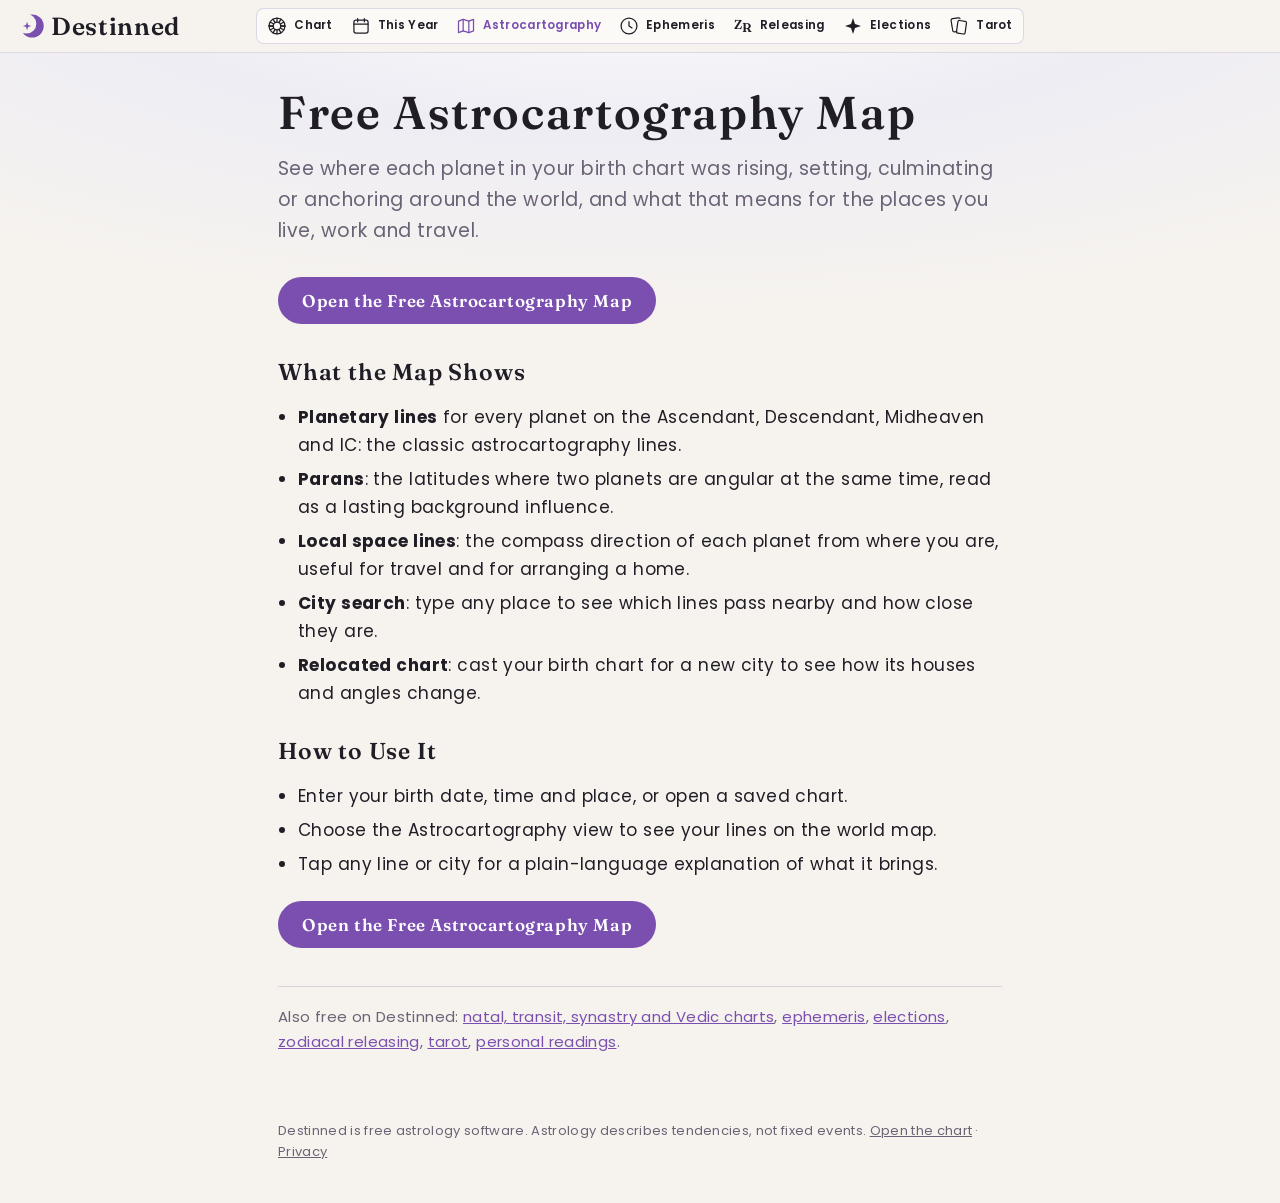
==== commit 47d45203: "new new" ====
--- a/astrocartography/index.html
+++ b/astrocartography/index.html
@@ -1,21 +1,23 @@
 <!doctype html><html lang="en"><head><meta charset="utf-8"><meta name="viewport" content="width=device-width,initial-scale=1">
 <title>Free Astrocartography Map · Destinned</title><meta name="description" content="Free astrocartography map: see where your planetary lines, parans and local space lines fall around the world, and search any city."><meta name="robots" content="index,follow,max-image-preview:large"><link rel="canonical" href="https://destinned.com/astrocartography/">
-<meta name="theme-color" content="#331a47"><link rel="icon" type="image/png" sizes="192x192" href="/icons/favicon-192.png"><link rel="apple-touch-icon" href="/icons/apple-touch-icon.png">
+<meta name="theme-color" content="#0d0b14"><script>try{var _k=(JSON.parse(localStorage.getItem('orrery.settings')||'{}').theme)||'';if(_k)document.documentElement.dataset.at=(_k==='atlaslight'||_k==='paper'||_k==='pastel')?'light':'dark'}catch(e){}</script><link rel="icon" type="image/png" sizes="192x192" href="/icons/favicon-192.png"><link rel="apple-touch-icon" href="/icons/apple-touch-icon.png">
 <meta property="og:type" content="website"><meta property="og:site_name" content="Destinned"><meta property="og:title" content="Free Astrocartography Map · Destinned"><meta property="og:description" content="Free astrocartography map: see where your planetary lines, parans and local space lines fall around the world, and search any city."><meta property="og:url" content="https://destinned.com/astrocartography/">
 <meta property="og:image" content="https://destinned.com/og-image.png"><meta property="og:image:width" content="1200"><meta property="og:image:height" content="630"><meta name="twitter:card" content="summary_large_image">
 <link rel="preload" href="/fonts/poppins-600.woff" as="font" type="font/woff" crossorigin><style>@import url(/fonts/fonts.css);
-:root{--bg:#1d1d1e;--fg:#e6e3e8;--muted:#a5a7a8;--lav:#bf91e4;--card:#191a1a;--line:#333536}
-@media (prefers-color-scheme:light){:root{--bg:#fbf7ee;--fg:#1f1b16;--muted:#6b6257;--lav:#4f2e6e;--card:#f3ede2;--line:#e2d9c8}}
-*{box-sizing:border-box}html body *{hyphens:manual!important;-webkit-hyphens:manual!important}html{background:var(--bg)}body{margin:0;background:var(--bg);color:var(--fg);font:400 17px/1.65 Poppins,system-ui,-apple-system,"Segoe UI",sans-serif}
+:root{--bg:#0f0d17;--fg:#ece3cf;--muted:#a9a194;--lav:#bf91e4;--card:#14111e;--line:rgba(191,145,228,.24);--bar:#0d0b14;--barfg:#ece3cf;--seg:#13101c;--bgimg:radial-gradient(120% 60% at 50% -10%,#1c1733 0%,#0f0d17 55%,#0b0a11 100%)}
+@media (prefers-color-scheme:light){:root{--bg:#f6f3ee;--fg:#211d26;--muted:#6b6375;--lav:#7a4fb0;--card:#f9f7f3;--line:rgba(124,92,170,.22);--bar:#f6f3ee;--barfg:#211d26;--seg:#fbfaf7;--hdrline:1px solid rgba(124,92,170,.18);--bgimg:radial-gradient(120% 60% at 50% -8%,#fff 0%,#eeedf4 38%,#f6f3ee 72%)}}
+:root[data-at="dark"]{--hdrline:1px solid rgba(191,145,228,.24);--bg:#0f0d17;--fg:#ece3cf;--muted:#a9a194;--lav:#bf91e4;--card:#14111e;--line:rgba(191,145,228,.24);--bar:#0d0b14;--barfg:#ece3cf;--seg:#13101c;--bgimg:radial-gradient(120% 60% at 50% -10%,#1c1733 0%,#0f0d17 55%,#0b0a11 100%)}
+:root[data-at="light"]{--bg:#f6f3ee;--fg:#211d26;--muted:#6b6375;--lav:#7a4fb0;--card:#f9f7f3;--line:rgba(124,92,170,.22);--bar:#f6f3ee;--barfg:#211d26;--seg:#fbfaf7;--hdrline:1px solid rgba(124,92,170,.18);--bgimg:radial-gradient(120% 60% at 50% -8%,#fff 0%,#eeedf4 38%,#f6f3ee 72%)}
+*{box-sizing:border-box}html{-webkit-tap-highlight-color:transparent}html body *{hyphens:manual!important;-webkit-hyphens:manual!important}html{background:var(--bg)}body{margin:0;min-height:100vh;background:var(--bgimg,var(--bg)) fixed;color:var(--fg);font:400 17px/1.65 Poppins,system-ui,-apple-system,"Segoe UI",sans-serif}
 header{background:linear-gradient(90deg,#331a47,#20132b);color:#e6e3e8}.bar{max-width:880px;margin:0 auto;padding:12px 18px;display:flex;align-items:center;gap:18px;flex-wrap:wrap}
 .brand{display:flex;align-items:center;gap:8px;color:#e6e3e8;text-decoration:none;font:800 19px Poppins,system-ui,sans-serif;letter-spacing:.06em;text-transform:uppercase}.brand .moon{width:28px;height:26px;color:#bf91e4}
 nav{display:flex;gap:4px 14px;flex-wrap:wrap;font:600 14px Poppins,system-ui,sans-serif}nav a{color:#d9cce6;text-decoration:none}nav a:hover,nav a[aria-current]{color:#bf91e4}
-.top{display:grid;grid-template-columns:1fr auto 1fr;align-items:center;gap:12px;height:44px;padding:4px 16px;background:linear-gradient(90deg,#331a47,#20132b);border-bottom:2px solid #20132b;box-sizing:content-box}
-.top .brand{display:flex;align-items:center;gap:5.2px;justify-self:start;color:#cdcecd;text-decoration:none;font:600 24.8px/1 Fraunces,Georgia,serif;letter-spacing:.04em;text-transform:none;height:28px}
-.top .brand svg{width:30px;height:28px;color:#bf91e4}
-.top .seg{display:flex;gap:2px;padding:2px;background:rgba(0,0,0,.18);border-radius:8px}
-.top .vbtn{display:flex;align-items:center;gap:7px;padding:5px 8px;border-radius:6px;color:#e6e3e8;text-decoration:none;font:600 11.84px/17.76px Poppins,system-ui,sans-serif;letter-spacing:.3552px}
-.top .vbtn:hover,.top .vbtn[aria-current]{color:#bf91e4}
+.top{display:grid;grid-template-columns:1fr auto 1fr;align-items:center;gap:12px;height:44px;padding:4px 16px;background:var(--bar);border-bottom:var(--hdrline,1px solid var(--line));box-sizing:content-box}
+.top .brand{display:flex;align-items:center;gap:5.2px;justify-self:start;color:var(--barfg);text-decoration:none;font:600 24.8px/1 Fraunces,Georgia,serif;letter-spacing:.04em;text-transform:none;height:28px}
+.top .brand svg{width:30px;height:28px;color:var(--lav)}
+.top .seg{display:flex;gap:2px;padding:2px;background:var(--seg);border:1px solid var(--line);border-radius:8px}
+.top .vbtn{display:flex;align-items:center;gap:7px;padding:5px 8px;border-radius:6px;color:var(--barfg);text-decoration:none;font:600 11.84px/17.76px Poppins,system-ui,sans-serif;letter-spacing:.3552px}
+.top .vbtn:hover,.top .vbtn[aria-current]{color:var(--lav)}
 .top .vico{width:20px;height:20px;fill:none;stroke:currentColor;stroke-width:1.5;stroke-linecap:round;stroke-linejoin:round}
 .top .vico .elstar{fill:currentColor;stroke:none}
 .top .vzr{width:20px;height:20px;display:block;overflow:visible}.top .vzr text{font:600 15.5px Fraunces,Georgia,serif;fill:currentColor}
@@ -26,7 +28,7 @@
 ul{padding-left:20px}li{margin:6px 0}b{font-weight:700}
 .cta{display:inline-block;margin:6px 0 4px;padding:13px 24px;border-radius:999px;background:var(--lav);color:#1f1b16;font:600 17px Fraunces,Georgia,serif;letter-spacing:.035em;text-decoration:none}
 @media (prefers-color-scheme:light){.cta{color:#fff}}.cta:hover{filter:brightness(.92)}
-.offers{display:grid;gap:12px;margin:8px 0 18px}.offer{background:var(--card);border-radius:14px;padding:16px 18px}.offer h3{margin:0 0 4px;font:600 19px Fraunces,Georgia,serif;letter-spacing:.035em;display:flex;justify-content:space-between;gap:10px}.offer p{margin:0;color:var(--muted)}
+.offers{display:grid;gap:12px;margin:8px 0 18px}.offer{background:var(--card);border:1px solid var(--line);border-radius:14px;padding:16px 18px}.offer h3{margin:0 0 4px;font:600 19px Fraunces,Georgia,serif;letter-spacing:.035em;display:flex;justify-content:space-between;gap:10px}.offer p{margin:0;color:var(--muted)}
 .more{margin-top:34px;padding-top:18px;border-top:1px solid var(--line);font-size:15px;color:var(--muted)}.more a{color:var(--lav)}
 footer{max-width:760px;margin:0 auto;padding:10px 18px 40px;font-size:13px;color:var(--muted)}footer a{color:inherit}
 body,body *{letter-spacing:.025em}h1,h2,.offer h3,.cta,.top .brand{letter-spacing:.035em}</style><script type="application/ld+json">{"@context": "https://schema.org", "@graph": [{"@type": "WebPage", "@id": "https://destinned.com/astrocartography/#page", "url": "https://destinned.com/astrocartography/", "name": "Free Astrocartography Map · Destinned", "description": "Free astrocartography map: see where your planetary lines, parans and local space lines fall around the world, and search any city.", "isPartOf": {"@id": "https://destinned.com/#website"}, "inLanguage": "en"}, {"@type": "BreadcrumbList", "itemListElement": [{"@type": "ListItem", "position": 1, "name": "Destinned", "item": "https://destinned.com/"}, {"@type": "ListItem", "position": 2, "name": "Astrocartography", "item": "https://destinned.com/astrocartography/"}]}, {"@type": "WebApplication", "name": "Free astrocartography map", "url": "https://destinned.com/astrocartography/", "applicationCategory": "LifestyleApplication", "operatingSystem": "Any (web browser)", "isAccessibleForFree": true, "offers": {"@type": "Offer", "price": "0", "priceCurrency": "USD"}}]}</script></head><body><header class="top"><a class="brand" href="/" aria-label="Destinned home"><svg viewBox="0 0 26 24" aria-hidden="true" ><defs><mask id="moonmask"><rect width="26" height="24" fill="#fff"/><circle cx="9" cy="10" r="8.6" fill="#000"/></mask></defs><circle cx="14" cy="12" r="10" fill="currentColor" mask="url(#moonmask)"/><path d="M9.6 8.4 L10.5 11.1 L13.2 12 L10.5 12.9 L9.6 15.6 L8.7 12.9 L6 12 L8.7 11.1 Z" fill="currentColor"/></svg><span class="bw">Destinned</span></a><nav class="seg" aria-label="Destinned tools"><a class="vbtn" href="/" title="Chart"><svg class="vico" viewBox="0 0 24 24" aria-hidden="true"><circle cx="12" cy="12" r="9.5"/><circle cx="12" cy="12" r="4.6"/><path d="M16.60 12.00L21.50 12.00"/><path d="M15.98 9.70L20.23 7.25"/><path d="M14.30 8.02L16.75 3.77"/><path d="M12.00 7.40L12.00 2.50"/><path d="M9.70 8.02L7.25 3.77"/><path d="M8.02 9.70L3.77 7.25"/><path d="M7.40 12.00L2.50 12.00"/><path d="M8.02 14.30L3.77 16.75"/><path d="M9.70 15.98L7.25 20.23"/><path d="M12.00 16.60L12.00 21.50"/><path d="M14.30 15.98L16.75 20.23"/><path d="M15.98 14.30L20.23 16.75"/><path d="M2.5 12H7.4M16.6 12H21.5" stroke-width="2"/></svg><span class="vlbl">Chart</span></a><a class="vbtn" href="/?view=this-year" title="This Year"><svg class="vico" viewBox="0 0 24 24" aria-hidden="true"><rect x="3.5" y="5" width="17" height="15.5" rx="2.5"/><path d="M3.5 9.8h17M8 3v4M16 3v4"/></svg><span class="vlbl">This Year</span></a><a class="vbtn" href="/?view=astrocartography" aria-current="page" title="Astrocartography"><svg class="vico" viewBox="0 0 24 24" aria-hidden="true"><path d="M3 6.2l5.6-2.2 6.8 2.2 5.6-2.2v13.8l-5.6 2.2-6.8-2.2L3 20z"/><path d="M8.6 4v13.8M15.4 6.2V20"/></svg><span class="vlbl">Astrocartography</span></a><a class="vbtn" href="/?view=ephemeris" title="Ephemeris"><svg class="vico" viewBox="0 0 24 24" aria-hidden="true"><circle cx="12" cy="12" r="9.5"/><path d="M12 6.6V12l3.6 2.4"/></svg><span class="vlbl">Ephemeris</span></a><a class="vbtn" href="/?view=zodiacal-releasing" title="Releasing"><svg class="vzr" viewBox="0 0 24 24" aria-hidden="true"><text><tspan x="1.4" y="15.6">Z</tspan><tspan x="11.4" y="19.2">R</tspan></text></svg><span class="vlbl">Releasing</span></a><a class="vbtn" href="/?view=elections" title="Elections"><svg class="vico" viewBox="0 0 24 24" aria-hidden="true"><path class="elstar" d="M12.00 2.40 L14.40 9.60 L21.60 12.00 L14.40 14.40 L12.00 21.60 L9.60 14.40 L2.40 12.00 L9.60 9.60 Z"/></svg><span class="vlbl">Elections</span></a><a class="vbtn" href="/?view=tarot" title="Tarot"><svg class="vico" viewBox="0 0 24 24" aria-hidden="true"><defs><mask id="tcm"><rect width="24" height="24" fill="#fff"/><rect x="9.2" y="5.2" width="11.6" height="16.6" rx="2.2" fill="#000" transform="rotate(8 15 13.5)"/></mask></defs><rect x="3.4" y="2.6" width="11" height="16" rx="2" transform="rotate(-9 8.9 10.6)" mask="url(#tcm)"/><rect x="9.8" y="5.8" width="10.4" height="15.4" rx="1.8" transform="rotate(8 15 13.5)"/></svg><span class="vlbl">Tarot</span></a></nav><span class="tsp"></span></header><main><h1>Free Astrocartography Map</h1><p class="lede">See where each planet in your birth chart was rising, setting, culminating or anchoring around the world, and what that means for the places you live, work and travel.</p><p><a class="cta" href="/?view=astrocartography">Open the Free Astrocartography Map</a></p><h2>What the Map Shows</h2><ul><li><b>Planetary lines</b> for every planet on the Ascendant, Descendant, Midheaven and IC: the classic astrocartography lines.</li><li><b>Parans</b>: the latitudes where two planets are angular at the same time, read as a lasting background influence.</li><li><b>Local space lines</b>: the compass direction of each planet from where you are, useful for travel and for arranging a home.</li><li><b>City search</b>: type any place to see which lines pass nearby and how close they are.</li><li><b>Relocated chart</b>: cast your birth chart for a new city to see how its houses and angles change.</li></ul><h2>How to Use It</h2><ul><li>Enter your birth date, time and place, or open a saved chart.</li><li>Choose the Astrocartography view to see your lines on the world map.</li><li>Tap any line or city for a plain-language explanation of what it brings.</li></ul><p><a class="cta" href="/?view=astrocartography">Open the Free Astrocartography Map</a></p><p class="more">Also free on Destinned: <a href="/">natal, transit, synastry and Vedic charts</a>, <a href="/ephemeris/">ephemeris</a>, <a href="/elections/">elections</a>, <a href="/zodiacal-releasing/">zodiacal releasing</a>, <a href="/tarot/">tarot</a>, <a href="/readings/">personal readings</a>.</p></main><footer>Destinned is free astrology software. Astrology describes tendencies, not fixed events. <a href="/">Open the chart</a> · <a href="/privacy/">Privacy</a></footer></body></html>
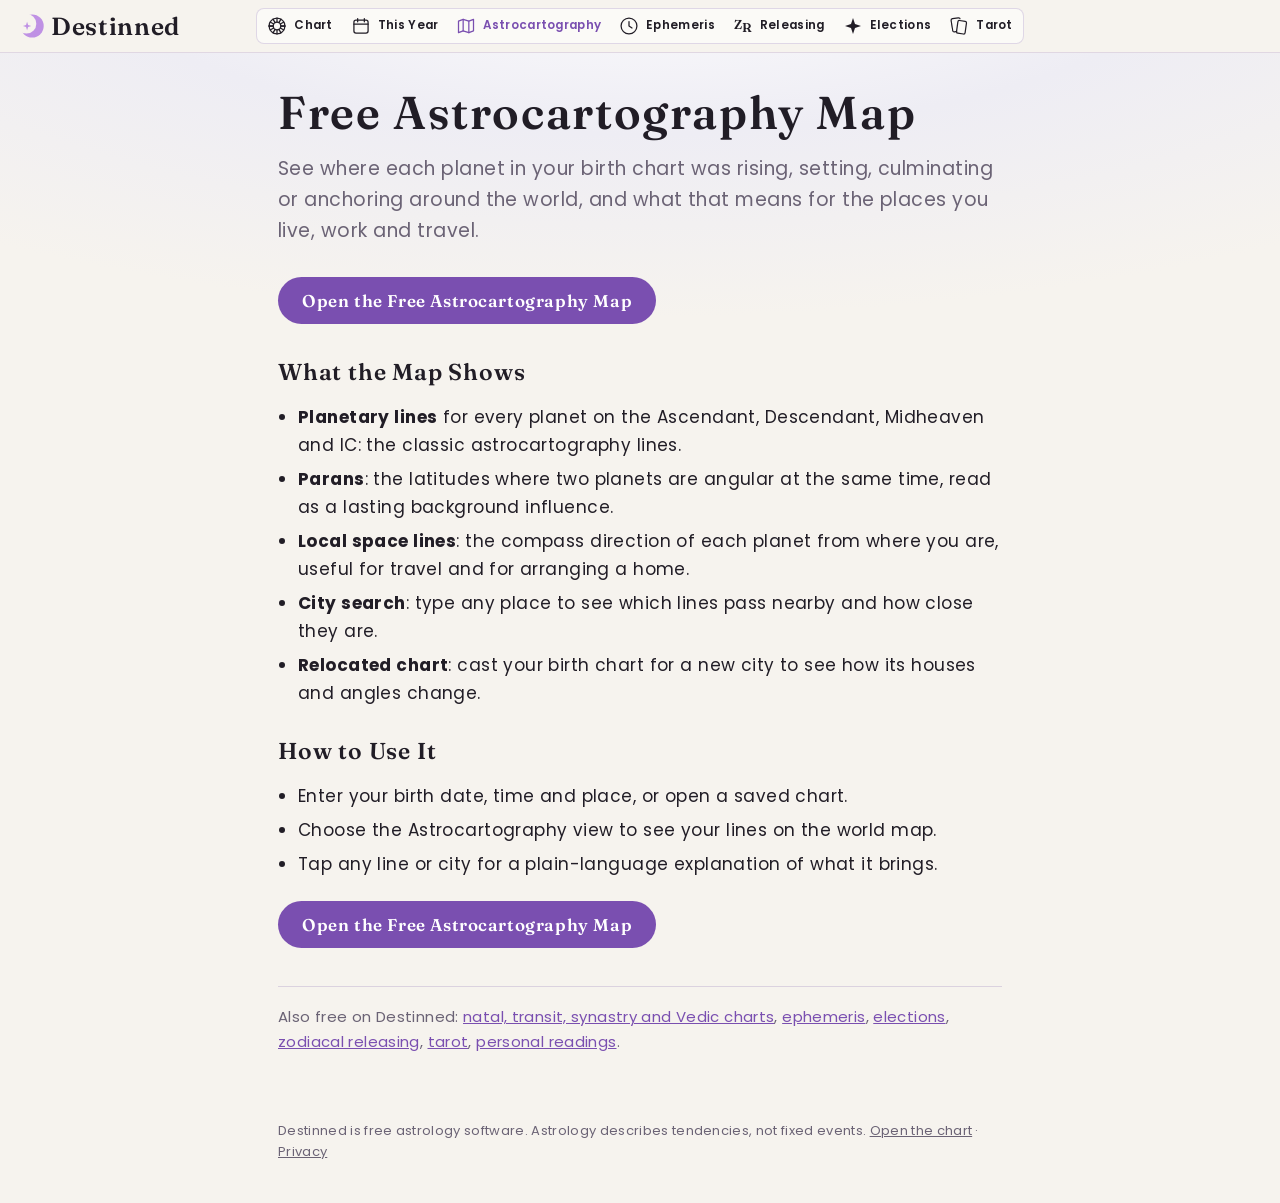
==== commit a649e1e8: "new new" ====
--- a/astrocartography/index.html
+++ b/astrocartography/index.html
@@ -14,7 +14,7 @@
 nav{display:flex;gap:4px 14px;flex-wrap:wrap;font:600 14px Poppins,system-ui,sans-serif}nav a{color:#d9cce6;text-decoration:none}nav a:hover,nav a[aria-current]{color:#bf91e4}
 .top{display:grid;grid-template-columns:1fr auto 1fr;align-items:center;gap:12px;height:44px;padding:4px 16px;background:var(--bar);border-bottom:var(--hdrline,1px solid var(--line));box-sizing:content-box}
 .top .brand{display:flex;align-items:center;gap:5.2px;justify-self:start;color:var(--barfg);text-decoration:none;font:600 24.8px/1 Fraunces,Georgia,serif;letter-spacing:.04em;text-transform:none;height:28px}
-.top .brand svg{width:30px;height:28px;color:var(--lav)}
+.top .brand svg{width:30px;height:28px;color:#bf91e4}
 .top .seg{display:flex;gap:2px;padding:2px;background:var(--seg);border:1px solid var(--line);border-radius:8px}
 .top .vbtn{display:flex;align-items:center;gap:7px;padding:5px 8px;border-radius:6px;color:var(--barfg);text-decoration:none;font:600 11.84px/17.76px Poppins,system-ui,sans-serif;letter-spacing:.3552px}
 .top .vbtn:hover,.top .vbtn[aria-current]{color:var(--lav)}
